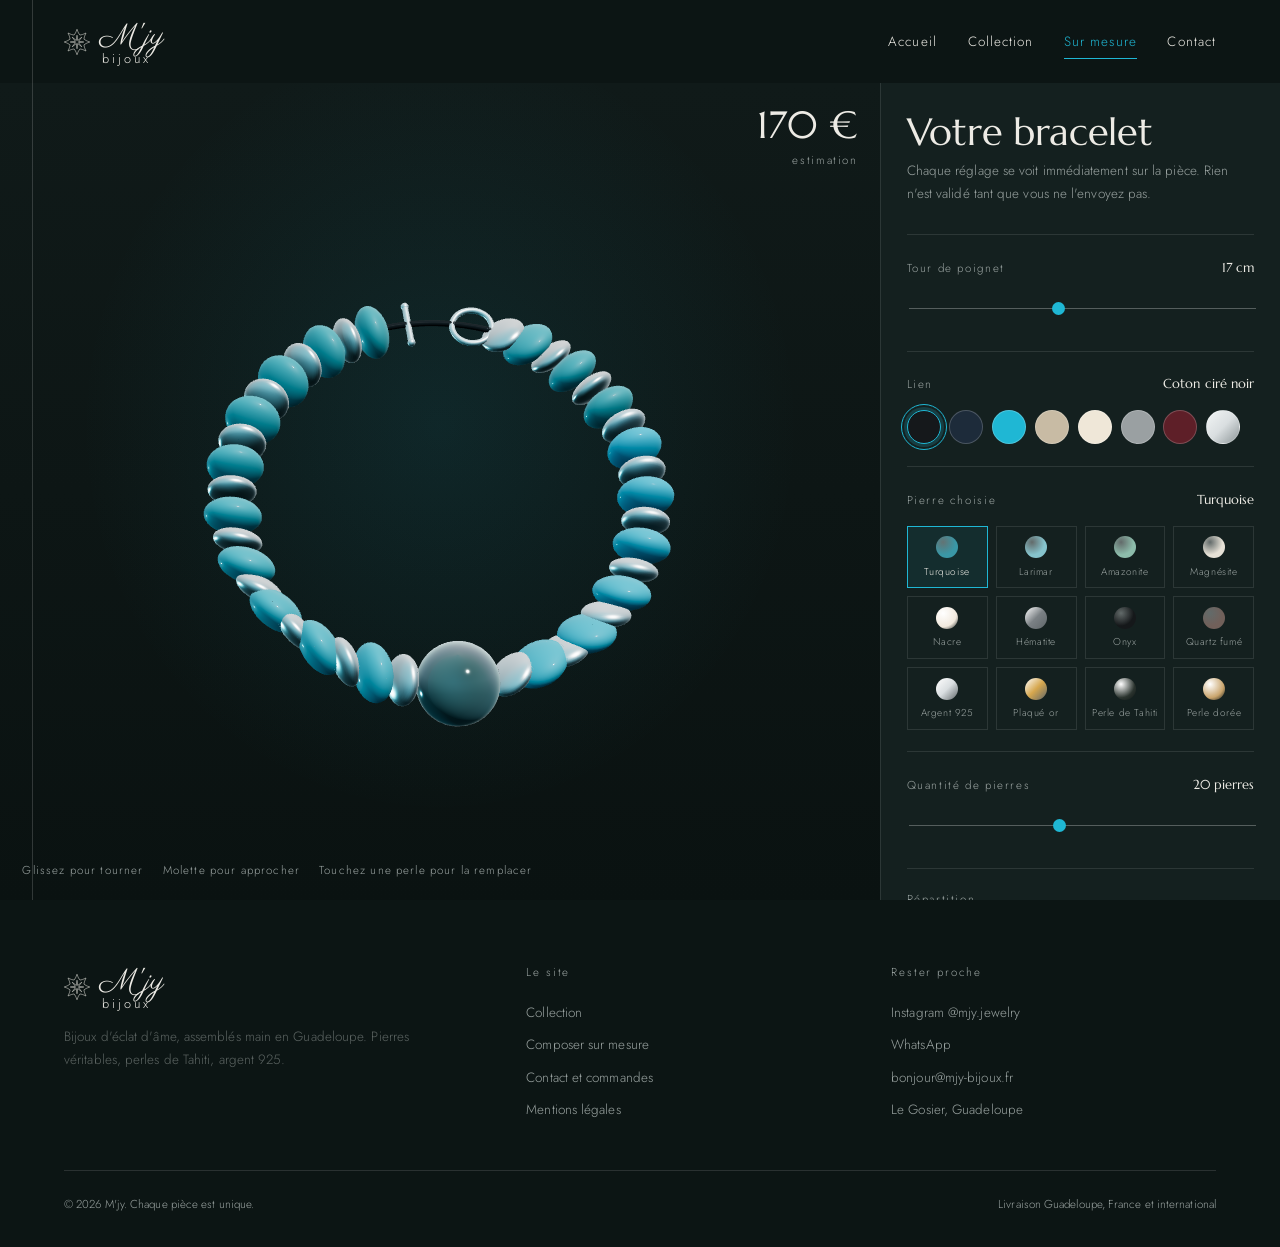
==== atelier.html @ ff3bfbbb "Add files via upload" ====
<!doctype html>
<html lang="fr">
<head>
<meta charset="utf-8">
<meta name="viewport" content="width=device-width, initial-scale=1">
<title>L'Atelier sur mesure — M'jy</title>
<meta name="description" content="Composez votre bracelet M'jy en 3D : couleur du lien, nombre et nature des pierres, perle centrale, gravure.">
<meta name="theme-color" content="#14201F">
<meta property="og:title" content="L'Atelier sur mesure — M'jy">
<meta property="og:description" content="Composez votre bracelet M'jy en 3D : couleur du lien, nombre et nature des pierres, perle centrale, gravure.">
<meta property="og:type" content="website">
<meta property="og:image" content="/assets/img/bracelet-signature.jpg">
<link rel="icon" href="/favicon.svg" type="image/svg+xml">
<link rel="preconnect" href="https://fonts.googleapis.com">
<link rel="preconnect" href="https://fonts.gstatic.com" crossorigin>
<link href="https://fonts.googleapis.com/css2?family=Marcellus&family=Jost:wght@200;300;400&family=Parisienne&display=swap" rel="stylesheet">
<link rel="stylesheet" href="/css/style.css">
</head>
<body class="fond-sombre">
<a class="saut-contenu" href="#contenu">Aller au contenu</a>
<svg width="0" height="0" style="position:absolute" aria-hidden="true" focusable="false">
  <symbol id="etoile" viewBox="0 0 200 200">
    <path d="M 100.00 2.00 C 108.84 28.02, 115.16 36.83, 122.20 46.41 C 133.94 44.61, 144.65 42.85, 169.30 30.70 C 157.15 55.35, 155.39 66.06, 153.59 77.80 C 163.17 84.84, 171.98 91.16, 198.00 100.00 C 171.98 108.84, 163.17 115.16, 153.59 122.20 C 155.39 133.94, 157.15 144.65, 169.30 169.30 C 144.65 157.15, 133.94 155.39, 122.20 153.59 C 115.16 163.17, 108.84 171.98, 100.00 198.00 C 91.16 171.98, 84.84 163.17, 77.80 153.59 C 66.06 155.39, 55.35 157.15, 30.70 169.30 C 42.85 144.65, 44.61 133.94, 46.41 122.20 C 36.83 115.16, 28.02 108.84, 2.00 100.00 C 28.02 91.16, 36.83 84.84, 46.41 77.80 C 44.61 66.06, 42.85 55.35, 30.70 30.70 C 55.35 42.85, 66.06 44.61, 77.80 46.41 C 84.84 36.83, 91.16 28.02, 100.00 2.00 Z"/>
    <path d="M 100.00 48.00 L 104.97 87.99 L 136.77 63.23 L 112.01 95.03 L 152.00 100.00 L 112.01 104.97 L 136.77 136.77 L 104.97 112.01 L 100.00 152.00 L 95.03 112.01 L 63.23 136.77 L 87.99 104.97 L 48.00 100.00 L 87.99 95.03 L 63.23 63.23 L 95.03 87.99 L 100.00 48.00 Z"/>
  </symbol>
</svg>
<div class="rideau" data-rideau>
  <svg class="rideau__etoile" viewBox="0 0 200 200" aria-hidden="true"><path d="M 100.00 2.00 C 108.84 28.02, 115.16 36.83, 122.20 46.41 C 133.94 44.61, 144.65 42.85, 169.30 30.70 C 157.15 55.35, 155.39 66.06, 153.59 77.80 C 163.17 84.84, 171.98 91.16, 198.00 100.00 C 171.98 108.84, 163.17 115.16, 153.59 122.20 C 155.39 133.94, 157.15 144.65, 169.30 169.30 C 144.65 157.15, 133.94 155.39, 122.20 153.59 C 115.16 163.17, 108.84 171.98, 100.00 198.00 C 91.16 171.98, 84.84 163.17, 77.80 153.59 C 66.06 155.39, 55.35 157.15, 30.70 169.30 C 42.85 144.65, 44.61 133.94, 46.41 122.20 C 36.83 115.16, 28.02 108.84, 2.00 100.00 C 28.02 91.16, 36.83 84.84, 46.41 77.80 C 44.61 66.06, 42.85 55.35, 30.70 30.70 C 55.35 42.85, 66.06 44.61, 77.80 46.41 C 84.84 36.83, 91.16 28.02, 100.00 2.00 Z"/><path d="M 100.00 48.00 L 104.97 87.99 L 136.77 63.23 L 112.01 95.03 L 152.00 100.00 L 112.01 104.97 L 136.77 136.77 L 104.97 112.01 L 100.00 152.00 L 95.03 112.01 L 63.23 136.77 L 87.99 104.97 L 48.00 100.00 L 87.99 95.03 L 63.23 63.23 L 95.03 87.99 L 100.00 48.00 Z"/></svg>
  <span class="sr-only" style="position:absolute;left:-9999px">Chargement</span>
</div>
<svg class="curseur" data-curseur viewBox="0 0 200 200" aria-hidden="true" style="fill:currentColor"><use href="#etoile"/></svg>
<div class="progression" data-progression><span></span></div>
<div class="fil" data-fil><span class="fil__remplissage" data-fil-remplissage></span></div>
<div class="message" data-message role="status" aria-live="polite"></div>
<header class="entete">
  <a class="marque" href="/" aria-label="M'jy, accueil">
    <svg class="etoile marque__etoile" aria-hidden="true" style="fill:none;stroke:currentColor;stroke-width:4"><use href="#etoile"/></svg>
    <span class="marque__nom">M'jy<small>bijoux</small></span>
  </a>
  <nav class="nav" aria-label="Navigation principale">
    <a href="/">Accueil</a>
    <a href="/collection.html">Collection</a>
    <a href="/atelier.html" aria-current="page">Sur mesure</a>
    <a href="/contact.html">Contact</a>
  </nav>
  <button class="bouton-menu" data-menu type="button" aria-expanded="false" aria-label="Ouvrir le menu"><span></span></button>
</header>

<main id="contenu" class="atelier">
  <div class="atelier__grille">

    <div class="scene" data-scene>
      <p class="scene__etat" data-etat-scene hidden></p>
      <span class="scene__selection" data-selection></span>
      <div class="scene__prix">
        <b data-prix>150 €</b>
        <span>estimation</span>
      </div>
      <div class="scene__aide">
        <span>Glissez pour tourner</span>
        <span class="indice-souris">Molette pour approcher</span>
        <span class="indice-tactile">Pincez pour approcher</span>
        <span>Touchez une perle pour la remplacer</span>
      </div>
    </div>

    <aside class="panneau" data-panneau aria-label="Réglages du bracelet">
      <h1 class="panneau__titre">Votre bracelet</h1>
      <p class="panneau__intro">Chaque réglage se voit immédiatement sur la pièce. Rien n'est validé tant que vous ne l'envoyez pas.</p>

      <section class="groupe">
        <div class="groupe__entete">
          <span class="groupe__nom">Tour de poignet</span>
          <span class="groupe__valeur" data-valeur-taille>17 cm</span>
        </div>
        <input class="curseur-valeur" type="range" min="14" max="21" step="0.5" value="17" data-taille aria-label="Tour de poignet en centimètres">
      </section>

      <section class="groupe">
        <div class="groupe__entete">
          <span class="groupe__nom">Lien</span>
          <span class="groupe__valeur" data-valeur-fil>Coton ciré noir</span>
        </div>
        <div class="pastilles" data-fils></div>
      </section>

      <section class="groupe">
        <div class="groupe__entete">
          <span class="groupe__nom">Pierre choisie</span>
          <span class="groupe__valeur" data-valeur-pierre>Turquoise</span>
        </div>
        <div class="pierres" data-pierres></div>
      </section>

      <section class="groupe">
        <div class="groupe__entete">
          <span class="groupe__nom">Quantité de pierres</span>
          <span class="groupe__valeur" data-valeur-densite>11 pierres</span>
        </div>
        <input class="curseur-valeur" type="range" min="12" max="100" step="1" value="50" data-densite aria-label="Proportion de pierres sur le fil">
      </section>

      <section class="groupe">
        <div class="groupe__entete"><span class="groupe__nom">Répartition</span></div>
        <div class="segments" data-compositions></div>
      </section>

      <section class="groupe">
        <div class="groupe__entete"><span class="groupe__nom">Perle centrale</span></div>
        <div class="segments" data-centres></div>
      </section>

      <section class="groupe">
        <div class="groupe__entete">
          <span class="groupe__nom">Gravure du fermoir</span>
          <span class="groupe__valeur">+ 25 €</span>
        </div>
        <div class="champ">
          <input type="text" maxlength="14" placeholder="Un prénom, une date, deux lettres" data-gravure aria-label="Texte gravé sur le fermoir">
        </div>
      </section>

      <div class="recap" data-recap></div>

      <div class="actions">
        <button class="bouton bouton--plein" type="button" data-envoyer data-whatsapp="590690000000">Envoyer ma création à l'atelier</button>
        <button class="bouton bouton--clair" type="button" data-hasard>Composer pour moi</button>
        <button class="bouton bouton--clair" type="button" data-telecharger>Télécharger l'aperçu</button>
        <button class="bouton bouton--clair" type="button" data-copier>Copier le récapitulatif</button>
      </div>

      <p class="note-formulaire" style="margin-top:1.2rem;color:var(--texte-inverse-doux)">
        L'estimation couvre les matières et le montage. Le prix définitif est confirmé par l'atelier selon les perles disponibles.
      </p>
    </aside>

  </div>
</main>
<script type="module" src="/js/atelier.js"></script>
<footer class="pied">
  <div class="enveloppe">
    <div class="pied__haut">
      <div>
        <a class="marque" href="/" style="margin-bottom:1rem">
          <svg class="etoile marque__etoile" aria-hidden="true" style="fill:none;stroke:currentColor;stroke-width:4"><use href="#etoile"/></svg>
          <span class="marque__nom">M'jy<small>bijoux</small></span>
        </a>
        <p class="doux mesure--courte" style="font-size:var(--t-s)">Bijoux d'éclat d'âme, assemblés main en Guadeloupe. Pierres véritables, perles de Tahiti, argent 925.</p>
      </div>
      <div>
        <p class="pied__titre">Le site</p>
        <ul class="pied__liens">
          <li><a href="/collection.html">Collection</a></li>
          <li><a href="/atelier.html">Composer sur mesure</a></li>
          <li><a href="/contact.html">Contact et commandes</a></li>
          <li><a href="/mentions.html">Mentions légales</a></li>
        </ul>
      </div>
      <div>
        <p class="pied__titre">Rester proche</p>
        <ul class="pied__liens">
          <li><a href="https://www.instagram.com/mjy.jewelry/" target="_blank" rel="noopener">Instagram @mjy.jewelry</a></li>
          <li><a href="https://wa.me/590690000000" target="_blank" rel="noopener">WhatsApp</a></li>
          <li><a href="mailto:bonjour@mjy-bijoux.fr">bonjour@mjy-bijoux.fr</a></li>
          <li><a href="/contact.html">Le Gosier, Guadeloupe</a></li>
        </ul>
      </div>
    </div>
    <div class="pied__bas">
      <span>© <span data-annee>2026</span> M'jy. Chaque pièce est unique.</span>
      <span>Livraison Guadeloupe, France et international</span>
    </div>
  </div>
</footer>
<script src="/js/main.js"></script>
</body>
</html>
---- css/style.css ----
/* =========================================================
   M'jy — bijoux d'éclat d'âme
   Feuille de style unique. Tokens en haut, sections ensuite.
   ========================================================= */

/* ---------- 1. Tokens ---------- */
:root{
  /* Couleurs — tirées des matières : perle de Tahiti, turquoise, argent 925, sable mouillé */
  --encre:#14201F;          /* vert-noir profond d'une perle de Tahiti */
  --encre-nuit:#0C1514;
  --sel:#E7E6E0;            /* pierre pâle, fond des photos de l'atelier */
  --sel-clair:#F0EEE9;
  --sable:#D7D2C6;
  --lagon:#1FB7D4;          /* le turquoise du logo, employé avec parcimonie */
  --lagon-profond:#0E7E96;
  --aubergine:#54464F;      /* reflet d'une perle baroque */
  --argent:#B9BFC0;
  --argent-clair:#DDE1E1;

  --texte:#1B2422;
  --texte-doux:#5C6462;
  --texte-inverse:#EDEBE5;
  --texte-inverse-doux:#9AA3A1;

  /* Typographie */
  --display:"Marcellus", "Times New Roman", serif;
  --courant:"Jost", "Helvetica Neue", Arial, sans-serif;
  --signature:"Parisienne", cursive;

  --t-xs:0.72rem;
  --t-s:0.84rem;
  --t-base:1.0625rem;
  --t-md:clamp(1.25rem, 1.8vw, 1.5rem);
  --t-lg:clamp(1.7rem, 3.2vw, 2.4rem);
  --t-xl:clamp(2.3rem, 5.4vw, 4.2rem);
  --t-hero:clamp(3rem, 10.5vw, 8.6rem);

  /* Rythme */
  --marge:clamp(1.25rem, 5vw, 5.5rem);
  --fil:clamp(1.25rem, 5vw, 5.5rem); /* position du fil vertical */
  --section-y:clamp(5rem, 12vh, 10rem);
  --max:1440px;

  --lent:1.1s cubic-bezier(.19,1,.22,1);
  --moyen:.6s cubic-bezier(.19,1,.22,1);
  --court:.3s cubic-bezier(.4,0,.2,1);
}

/* ---------- 2. Base ---------- */
*,*::before,*::after{box-sizing:border-box}
html{-webkit-text-size-adjust:100%}
body{
  margin:0;
  background:var(--sel);
  color:var(--texte);
  font-family:var(--courant);
  font-weight:300;
  font-size:var(--t-base);
  line-height:1.7;
  letter-spacing:.005em;
  overflow-x:hidden;
  -webkit-font-smoothing:antialiased;
}
body.est-charge{}
body.fige{overflow:hidden}

img{max-width:100%;display:block}
a{color:inherit;text-decoration:none}
button{font:inherit;color:inherit;background:none;border:0;cursor:pointer}
h1,h2,h3,h4{font-family:var(--display);font-weight:400;line-height:1.08;margin:0;letter-spacing:-.005em}
p{margin:0 0 1.1em}
p:last-child{margin-bottom:0}

::selection{background:var(--lagon);color:#fff}

:focus-visible{
  outline:1px solid var(--lagon);
  outline-offset:4px;
}

.saut-contenu{
  position:absolute;left:-999px;top:0;z-index:999;
  background:var(--encre);color:var(--texte-inverse);padding:.8rem 1.2rem;
}
.saut-contenu:focus{left:0}

/* ---------- 3. Grille et sections ---------- */
.enveloppe{
  max-width:var(--max);
  margin:0 auto;
  padding-inline:var(--marge);
  position:relative;
}
.section{padding-block:var(--section-y);position:relative}
.section--serree{padding-block:clamp(3rem,7vh,5.5rem)}
.section--sombre{background:var(--encre);color:var(--texte-inverse)}
.section--sombre h1,.section--sombre h2,.section--sombre h3{color:var(--texte-inverse)}
.section--nuit{background:var(--encre-nuit);color:var(--texte-inverse)}

.intitule{
  font-size:var(--t-s);
  letter-spacing:.14em;
  color:var(--texte-doux);
  font-weight:400;
  margin-bottom:1.6rem;
  display:flex;align-items:center;gap:.7rem;
}
.section--sombre .intitule,.section--nuit .intitule{color:var(--texte-inverse-doux)}
.intitule .etoile{width:11px;height:11px;flex:none}

.mesure{max-width:62ch}
.mesure--courte{max-width:46ch}
.doux{color:var(--texte-doux)}
.section--sombre .doux,.section--nuit .doux{color:var(--texte-inverse-doux)}

/* ---------- 4. Étoile (motif signature) ---------- */
.etoile{display:inline-block;vertical-align:middle;color:inherit}
.etoile path{vector-effect:non-scaling-stroke}

/* ---------- 5. Le fil (colonne vertébrale du site) ---------- */
.fil{
  position:fixed;
  top:0;bottom:0;
  left:calc(var(--fil) * .5);
  width:1px;
  background:rgba(27,36,34,.14);
  z-index:40;
  pointer-events:none;
}
body.fond-sombre .fil{background:rgba(255,255,255,.16)}
.fil__remplissage{
  position:absolute;top:0;left:0;width:100%;
  height:0;
  background:linear-gradient(180deg,var(--lagon-profond),var(--lagon));
  transform-origin:top;
  will-change:height;
}
.fil__perle{
  position:fixed;
  left:calc(var(--fil) * .5);
  width:7px;height:7px;border-radius:50%;
  translate:-50% -50%;
  background:var(--sable);
  border:1px solid rgba(27,36,34,.25);
  z-index:41;
  transition:background .5s ease, box-shadow .5s ease, scale .5s var(--lent);
  pointer-events:none;
}
body.fond-sombre .fil__perle{background:rgba(255,255,255,.28);border-color:rgba(255,255,255,.4)}
.fil__perle.est-active{
  background:var(--lagon);
  border-color:var(--lagon);
  scale:1.5;
  box-shadow:0 0 0 4px rgba(31,183,212,.16);
}
@media (max-width:900px){.fil,.fil__perle{display:none}}

/* barre de progression mobile */
.progression{
  position:fixed;top:0;left:0;height:2px;width:100%;
  background:transparent;z-index:60;display:none;
}
.progression span{display:block;height:100%;width:0;background:var(--lagon)}
@media (max-width:900px){.progression{display:block}}

/* ---------- 6. Curseur étoile ---------- */
.curseur{
  position:fixed;top:0;left:0;z-index:200;
  width:34px;height:34px;margin:-17px 0 0 -17px;
  pointer-events:none;opacity:0;
  color:var(--encre);
  transition:opacity .4s ease, scale .4s var(--lent), color .4s ease;
  mix-blend-mode:normal;
}
.curseur.est-visible{opacity:.85}
.curseur.sur-lien{scale:1.9;color:var(--lagon)}
body.fond-sombre .curseur{color:var(--argent-clair)}
@media (hover:none),(max-width:900px){.curseur{display:none}}

/* ---------- 7. Préchargement ---------- */
.rideau{
  position:fixed;inset:0;z-index:300;
  background:var(--encre);
  display:grid;place-items:center;
  transition:opacity .9s ease .35s, visibility 0s linear 1.25s;
}
.rideau.est-parti{opacity:0;visibility:hidden}
.rideau__etoile{width:86px;height:86px;color:var(--argent-clair)}
.rideau__etoile path{
  fill:none;stroke:currentColor;stroke-width:1.2;
  stroke-dasharray:1200;stroke-dashoffset:1200;
  animation:tracer 1.5s cubic-bezier(.65,0,.35,1) forwards;
}
.rideau__etoile path:nth-child(2){animation-delay:.25s}
@keyframes tracer{to{stroke-dashoffset:0}}

/* ---------- 8. En-tête ---------- */
.entete{
  position:fixed;top:0;left:0;right:0;z-index:80;
  display:flex;align-items:center;justify-content:space-between;
  gap:1rem;
  padding:1.15rem var(--marge);
  transition:background .5s ease, padding .5s ease, border-color .5s ease;
  border-bottom:1px solid transparent;
}
.entete.est-posee{
  background:rgba(231,230,224,.86);
  backdrop-filter:blur(14px);
  border-bottom-color:rgba(27,36,34,.1);
  padding-block:.7rem;
}
body.fond-sombre .entete{color:var(--texte-inverse)}
body.fond-sombre .entete.est-posee{
  background:rgba(12,21,20,.8);
  border-bottom-color:rgba(255,255,255,.12);
}
.marque{display:flex;align-items:center;gap:.6rem;line-height:1}
.marque__etoile{width:26px;height:26px}
.marque__nom{
  font-family:var(--signature);
  font-size:1.9rem;
  line-height:1;
  padding-top:.25rem;
}
.marque__nom small{font-size:.42em;letter-spacing:.24em;font-family:var(--courant);display:block;padding-left:.15em}

.nav{display:flex;align-items:center;gap:clamp(1rem,2.4vw,2.2rem);font-size:var(--t-s);letter-spacing:.08em}
.nav a{position:relative;padding-block:.35rem}
.nav a::after{
  content:"";position:absolute;left:0;right:100%;bottom:0;height:1px;
  background:currentColor;transition:right var(--moyen);
}
.nav a:hover::after,.nav a[aria-current="page"]::after{right:0}
.nav a[aria-current="page"]{color:var(--lagon-profond)}
body.fond-sombre .nav a[aria-current="page"]{color:var(--lagon)}

.bouton-menu{display:none;width:34px;height:34px;align-items:center;justify-content:center}
.bouton-menu span{display:block;width:22px;height:1px;background:currentColor;position:relative}
.bouton-menu span::before,.bouton-menu span::after{
  content:"";position:absolute;left:0;width:22px;height:1px;background:currentColor;transition:transform var(--court)
}
.bouton-menu span::before{top:-6px}
.bouton-menu span::after{top:6px}
.menu-ouvert .bouton-menu span{background:transparent}
.menu-ouvert .bouton-menu span::before{transform:translateY(6px) rotate(45deg)}
.menu-ouvert .bouton-menu span::after{transform:translateY(-6px) rotate(-45deg)}

@media (max-width:820px){
  .bouton-menu{display:flex}
  .nav{
    position:fixed;inset:0;
    background:var(--encre);color:var(--texte-inverse);
    flex-direction:column;justify-content:center;align-items:flex-start;
    padding:0 var(--marge);gap:.4rem;
    clip-path:inset(0 0 100% 0);
    transition:clip-path .8s cubic-bezier(.76,0,.24,1);
    font-size:clamp(2rem,9vw,3rem);font-family:var(--display);letter-spacing:0;
  }
  .menu-ouvert .nav{clip-path:inset(0 0 0 0)}
  .nav a{padding-block:.3rem}
}

/* ---------- 9. Hero ---------- */
.hero{
  position:relative;
  min-height:100svh;
  background:var(--encre);
  color:var(--texte-inverse);
  display:flex;align-items:flex-end;
  padding-bottom:clamp(2rem,6vh,4.5rem);
  overflow:hidden;
}
.hero__lueur{
  position:absolute;top:-20%;right:-10%;width:70vw;height:70vw;
  background:radial-gradient(circle at 50% 50%, rgba(31,183,212,.16), transparent 62%);
  pointer-events:none;
}
.hero__grille{
  position:relative;width:100%;
  display:grid;
  grid-template-columns:minmax(0,1.15fr) minmax(0,.85fr);
  gap:clamp(1.5rem,4vw,4rem);
  align-items:end;
}
.hero__titre{
  font-size:var(--t-hero);
  line-height:.92;
  letter-spacing:-.02em;
  margin-bottom:1.4rem;
}
.hero__titre em{font-style:normal;font-family:var(--signature);letter-spacing:0;padding-right:.08em}
.hero__sous{max-width:40ch;color:var(--texte-inverse-doux);margin-bottom:2rem}
.hero__photo{
  position:relative;
  aspect-ratio:3/4;
  overflow:hidden;
  background:var(--encre-nuit);
}
.hero__photo img{width:100%;height:100%;object-fit:cover;scale:1.08}
.hero__legende{
  font-size:var(--t-xs);letter-spacing:.14em;color:var(--texte-inverse-doux);
  margin-top:.8rem;display:flex;justify-content:space-between;gap:1rem;
}
.hero__defile{
  position:absolute;bottom:clamp(2rem,6vh,4.5rem);right:calc(var(--marge) * .3);
  writing-mode:vertical-rl;font-size:var(--t-xs);letter-spacing:.2em;
  color:var(--texte-inverse-doux);display:flex;align-items:center;gap:.8rem;
}
.hero__defile::after{content:"";width:1px;height:54px;background:linear-gradient(var(--lagon),transparent)}
@media (max-width:1280px){.hero__defile{display:none}}
@media (max-width:820px){
  .hero{align-items:center;padding-top:7rem}
  .hero__grille{grid-template-columns:1fr;gap:2.5rem}
  .hero__photo{max-width:78%;margin-left:auto}
  .hero__defile{display:none}
}

/* ---------- 10. Bandeau matières ---------- */
.bandeau{
  border-block:1px solid rgba(27,36,34,.12);
  overflow:hidden;padding-block:1.1rem;
  background:var(--sel-clair);
}
.section--sombre .bandeau{border-color:rgba(255,255,255,.12);background:transparent}
.bandeau__piste{
  display:flex;gap:3.5rem;width:max-content;
  animation:glisser 46s linear infinite;
  font-family:var(--display);font-size:var(--t-md);
  color:var(--texte-doux);white-space:nowrap;
}
.bandeau__piste span{display:flex;align-items:center;gap:3.5rem}
.bandeau__piste .etoile{width:12px;height:12px;color:var(--lagon)}
@keyframes glisser{from{transform:translateX(0)}to{transform:translateX(-50%)}}

/* ---------- 11. Révélations au défilement ---------- */
.reveler{opacity:0;transform:translateY(22px);transition:opacity var(--lent),transform var(--lent)}
.reveler.est-vue{opacity:1;transform:none}
.reveler--delai-1{transition-delay:.1s}
.reveler--delai-2{transition-delay:.2s}
.reveler--delai-3{transition-delay:.3s}

.voile{position:relative;overflow:hidden}
.voile img{transform:scale(1.14);transition:transform 1.6s cubic-bezier(.19,1,.22,1)}
.voile::after{
  content:"";position:absolute;inset:0;background:var(--sel);
  transform-origin:bottom;transition:transform 1.25s cubic-bezier(.76,0,.24,1);
}
.section--sombre .voile::after,.section--nuit .voile::after{background:var(--encre)}
.voile.est-vue::after{transform:scaleY(0)}
.voile.est-vue img{transform:scale(1)}

/* mots qui montent (titre) */
.mots{display:inline-block;overflow:hidden;vertical-align:bottom}
.mots > span{display:inline-block;transform:translateY(110%);transition:transform 1s cubic-bezier(.19,1,.22,1)}
.est-vue .mots > span,.mots.est-vue > span{transform:none}

/* ---------- 12. Boutons et liens ---------- */
.lien-souligne{
  display:inline-flex;align-items:center;gap:.6rem;
  font-size:var(--t-s);letter-spacing:.1em;
  padding-bottom:.35rem;border-bottom:1px solid currentColor;
  transition:gap var(--court),color var(--court);
}
.lien-souligne .etoile{width:10px;height:10px;transition:rotate .6s var(--lent)}
.lien-souligne:hover{gap:1rem;color:var(--lagon-profond)}
.lien-souligne:hover .etoile{rotate:45deg}
.section--sombre .lien-souligne:hover,.section--nuit .lien-souligne:hover{color:var(--lagon)}

.bouton{
  display:inline-flex;align-items:center;justify-content:center;gap:.7rem;
  padding:.95rem 1.9rem;
  border:1px solid var(--encre);
  font-size:var(--t-s);letter-spacing:.1em;
  position:relative;overflow:hidden;isolation:isolate;
  transition:color var(--moyen),border-color var(--moyen);
}
.bouton::before{
  content:"";position:absolute;inset:0;z-index:-1;background:var(--encre);
  transform:scaleY(0);transform-origin:bottom;transition:transform var(--moyen);
}
.bouton:hover{color:var(--sel)}
.bouton:hover::before{transform:scaleY(1)}
.bouton--plein{background:var(--encre);color:var(--sel)}
.bouton--plein::before{background:var(--lagon);transform:scaleY(0)}
.bouton--plein:hover{color:var(--encre);border-color:var(--lagon)}
.bouton--clair{border-color:var(--argent);color:var(--texte-inverse)}
.bouton--clair::before{background:var(--sel)}
.bouton--clair:hover{color:var(--encre);border-color:var(--sel)}
.bouton[disabled]{opacity:.4;pointer-events:none}

/* ---------- 13. Signature / matières ---------- */
.signature{
  display:grid;grid-template-columns:minmax(0,.9fr) minmax(0,1.1fr);
  gap:clamp(2rem,6vw,5rem);align-items:center;
}
.signature__etoile{position:relative;display:grid;place-items:center}
.signature__etoile svg{width:min(78%,360px);height:auto;color:var(--texte)}
.signature__etoile svg path{fill:none;stroke:currentColor;stroke-width:1}
.signature__etoile::after{
  content:"";position:absolute;width:62%;aspect-ratio:1;border-radius:50%;
  background:radial-gradient(circle,rgba(31,183,212,.14),transparent 70%);
}
.matieres{list-style:none;margin:2.4rem 0 0;padding:0;
  display:grid;grid-template-columns:repeat(auto-fit,minmax(200px,1fr));gap:1.6rem 2rem}
.matieres > div{border-top:1px solid rgba(27,36,34,.16);padding-top:.9rem}
.section--sombre .matieres > div,.section--nuit .matieres > div{border-top-color:rgba(255,255,255,.16)}
.matieres dt{font-family:var(--display);font-size:var(--t-md);margin-bottom:.25rem}
.matieres dd{margin:0;font-size:var(--t-s);color:var(--texte-doux);line-height:1.6}
.section--sombre .matieres dd,.section--nuit .matieres dd{color:var(--texte-inverse-doux)}
@media (max-width:820px){.signature{grid-template-columns:1fr}.signature__etoile{order:-1}}

/* ---------- 14. Pièces (collection) ---------- */
.pieces{
  display:grid;grid-template-columns:repeat(12,1fr);
  gap:clamp(1.2rem,3vw,2.6rem) clamp(1rem,2.4vw,2rem);
}
.piece{grid-column:span 4;display:flex;flex-direction:column}
.piece--haute{margin-top:clamp(2rem,9vw,7rem)}
.piece--basse{margin-top:clamp(-1rem,-3vw,-3rem)}
.piece--large{grid-column:span 6}
.piece__cadre{position:relative;overflow:hidden;aspect-ratio:3/4;background:var(--sable)}
.piece__cadre img{width:100%;height:100%;object-fit:cover;transition:transform 1.4s var(--lent)}
.piece:hover .piece__cadre img{transform:scale(1.045)}
.piece__etiquette{
  position:absolute;left:0;bottom:0;
  background:var(--sel);color:var(--texte);
  padding:.45rem .9rem;font-size:var(--t-xs);letter-spacing:.12em;
  transform:translateY(100%);transition:transform var(--moyen);
}
.piece:hover .piece__etiquette,.piece:focus-within .piece__etiquette{transform:none}
.piece__pied{display:flex;justify-content:space-between;align-items:baseline;gap:1rem;margin-top:.9rem}
.piece__nom{font-family:var(--display);font-size:var(--t-md)}
.piece__prix{font-size:var(--t-s);color:var(--texte-doux);white-space:nowrap}
.piece__matiere{font-size:var(--t-s);color:var(--texte-doux);margin-top:.25rem;max-width:34ch}
@media (max-width:900px){.piece{grid-column:span 6}.piece--large{grid-column:span 12}}
@media (max-width:560px){
  .piece,.piece--large{grid-column:span 12}
  .piece--haute,.piece--basse{margin-top:0}
}

/* ---------- 15. Sur-mesure (teaser) ---------- */
.sur-mesure{
  display:grid;grid-template-columns:minmax(0,1fr) minmax(0,1fr);
  gap:clamp(2rem,5vw,4.5rem);align-items:center;
}
.sur-mesure__visuel{position:relative;aspect-ratio:4/5;overflow:hidden}
.sur-mesure__visuel img{width:100%;height:100%;object-fit:cover}
.sur-mesure__puces{list-style:none;margin:2rem 0;padding:0;display:grid;gap:.85rem}
.sur-mesure__puces li{display:flex;gap:.9rem;align-items:flex-start;font-size:var(--t-s);color:var(--texte-inverse-doux)}
.sur-mesure__puces .etoile{width:11px;height:11px;margin-top:.45rem;flex:none;color:var(--lagon)}
@media (max-width:820px){.sur-mesure{grid-template-columns:1fr}}

/* ---------- 16. La maison ---------- */
.citation{
  font-family:var(--display);
  font-size:var(--t-xl);
  line-height:1.15;
  max-width:18ch;
}
.maison{display:grid;grid-template-columns:minmax(0,1fr) minmax(0,1fr);gap:clamp(2rem,6vw,5rem);align-items:start}
.maison__photos{display:grid;grid-template-columns:1fr 1fr;gap:1rem;align-items:start}
.maison__photos figure{margin:0;overflow:hidden;aspect-ratio:3/4}
.maison__photos figure:nth-child(2){margin-top:3rem}
.maison__photos img{width:100%;height:100%;object-fit:cover}
@media (max-width:820px){.maison{grid-template-columns:1fr}}

/* ---------- 17. Bande d'images (lifestyle) ---------- */
.ruban{display:grid;grid-template-columns:repeat(auto-fit,minmax(170px,1fr));gap:.55rem}
.ruban figure{margin:0;overflow:hidden;aspect-ratio:3/4}
.ruban img{width:100%;height:100%;object-fit:cover;filter:saturate(.94);transition:filter var(--moyen),transform 1.2s var(--lent)}
.ruban figure:hover img{filter:saturate(1.05);transform:scale(1.04)}

/* ---------- 18. Contact ---------- */
.contact{display:grid;grid-template-columns:minmax(0,1fr) minmax(0,1fr);gap:clamp(2rem,6vw,5rem)}
.contact__canaux{list-style:none;padding:0;margin:2rem 0 0;display:grid;gap:0}
.contact__canaux li{border-top:1px solid rgba(255,255,255,.14)}
.contact__canaux a{display:flex;justify-content:space-between;align-items:center;gap:1rem;padding:1.15rem 0;transition:padding var(--moyen)}
.contact__canaux a:hover{padding-inline:.6rem;color:var(--lagon)}
.contact__canaux span:first-child{font-family:var(--display);font-size:var(--t-md)}
.contact__canaux span:last-child{font-size:var(--t-s);color:var(--texte-inverse-doux)}

.formulaire{display:grid;gap:1.4rem}
.champ{display:grid;gap:.45rem}
.champ label{font-size:var(--t-xs);letter-spacing:.12em;color:var(--texte-doux)}
.champ input,.champ textarea,.champ select{
  font:inherit;font-size:var(--t-s);color:inherit;
  background:transparent;border:0;border-bottom:1px solid rgba(27,36,34,.25);
  padding:.6rem 0;border-radius:0;transition:border-color var(--court);
}
.section--sombre .champ input,.section--sombre .champ textarea,.section--sombre .champ select{
  border-bottom-color:rgba(255,255,255,.22)
}
.champ input:focus,.champ textarea:focus,.champ select:focus{outline:none;border-bottom-color:var(--lagon)}
.champ textarea{resize:vertical;min-height:110px}
.note-formulaire{font-size:var(--t-xs);color:var(--texte-doux);line-height:1.6}
@media (max-width:820px){.contact{grid-template-columns:1fr}}

/* ---------- 19. Pied de page ---------- */
.pied{background:var(--encre-nuit);color:var(--texte-inverse);padding-block:clamp(3rem,7vh,5rem) 2rem}
.pied__haut{display:grid;grid-template-columns:minmax(0,1.3fr) repeat(2,minmax(0,1fr));gap:2.5rem;padding-bottom:3rem}
.pied__liens{list-style:none;padding:0;margin:0;display:grid;gap:.6rem;font-size:var(--t-s)}
.pied__liens a{color:var(--texte-inverse-doux);transition:color var(--court)}
.pied__liens a:hover{color:var(--lagon)}
.pied__titre{font-size:var(--t-xs);letter-spacing:.16em;color:var(--texte-inverse-doux);margin-bottom:1.2rem}
.pied__bas{
  border-top:1px solid rgba(255,255,255,.12);padding-top:1.5rem;
  display:flex;justify-content:space-between;gap:1rem;flex-wrap:wrap;
  font-size:var(--t-xs);color:var(--texte-inverse-doux);
}
@media (max-width:820px){.pied__haut{grid-template-columns:1fr;gap:2rem}}

/* =========================================================
   20. Atelier sur mesure (configurateur 3D)
   ========================================================= */
.atelier{
  min-height:100svh;background:var(--encre-nuit);color:var(--texte-inverse);
  padding-top:5.2rem;
}
.atelier__grille{
  display:grid;
  grid-template-columns:minmax(0,1fr) minmax(320px,400px);
  gap:0;
  min-height:calc(100svh - 5.2rem);
}
.scene{
  position:relative;
  background:
    radial-gradient(ellipse at 50% 42%, rgba(31,183,212,.10), transparent 58%),
    linear-gradient(180deg,#101A19,#0A1211);
  min-height:52svh;
}
.scene canvas{display:block;width:100%;height:100%;touch-action:none;cursor:grab}
.scene__aide{
  position:absolute;left:1.4rem;bottom:1.2rem;
  font-size:var(--t-xs);letter-spacing:.1em;color:var(--texte-inverse-doux);
  display:flex;gap:1.2rem;flex-wrap:wrap;pointer-events:none;
}
@media (hover:hover){.scene__aide .indice-tactile{display:none}}
@media (hover:none){.scene__aide .indice-souris{display:none}}
.scene__prix{
  position:absolute;right:1.4rem;top:1.4rem;text-align:right;
}
.scene__prix b{display:block;font-family:var(--display);font-size:clamp(1.8rem,3vw,2.6rem);font-weight:400;line-height:1}
.scene__prix span{font-size:var(--t-xs);letter-spacing:.14em;color:var(--texte-inverse-doux)}
.scene__etat{
  position:absolute;left:50%;top:50%;translate:-50% -50%;
  font-size:var(--t-s);color:var(--texte-inverse-doux);text-align:center;max-width:32ch;padding:1rem;
}
.scene__selection{
  position:absolute;left:1.4rem;top:1.4rem;
  font-size:var(--t-xs);letter-spacing:.1em;color:var(--lagon);
  opacity:0;transition:opacity var(--court);
}
.scene__selection.est-visible{opacity:1}

.panneau{
  background:var(--encre);
  border-left:1px solid rgba(255,255,255,.1);
  padding:1.8rem clamp(1.25rem,2vw,2rem) 2.5rem;
  overflow-y:auto;
  max-height:calc(100svh - 5.2rem);
}
.panneau__titre{font-family:var(--display);font-size:var(--t-lg);margin-bottom:.4rem}
.panneau__intro{font-size:var(--t-s);color:var(--texte-inverse-doux);margin-bottom:1.8rem}
.groupe{border-top:1px solid rgba(255,255,255,.1);padding-block:1.35rem}
.groupe__entete{display:flex;justify-content:space-between;align-items:baseline;gap:1rem;margin-bottom:.9rem}
.groupe__nom{font-size:var(--t-xs);letter-spacing:.14em;color:var(--texte-inverse-doux)}
.groupe__valeur{font-family:var(--display);font-size:var(--t-s)}

.pastilles{display:flex;flex-wrap:wrap;gap:.55rem}
.pastille{
  width:34px;height:34px;border-radius:50%;
  border:1px solid rgba(255,255,255,.2);
  position:relative;transition:transform var(--court),border-color var(--court);
}
.pastille:hover{transform:scale(1.08)}
.pastille[aria-pressed="true"]{border-color:var(--lagon);box-shadow:0 0 0 3px rgba(31,183,212,.2)}
.pastille[aria-pressed="true"]::after{
  content:"";position:absolute;inset:-7px;border:1px solid var(--lagon);border-radius:50%;
}

.pierres{display:grid;grid-template-columns:repeat(auto-fill,minmax(78px,1fr));gap:.5rem}
.pierre{
  display:flex;flex-direction:column;align-items:center;gap:.4rem;
  padding:.6rem .3rem;border:1px solid rgba(255,255,255,.1);
  font-size:10px;letter-spacing:.06em;color:var(--texte-inverse-doux);
  text-align:center;line-height:1.3;transition:border-color var(--court),color var(--court),background var(--court);
}
.pierre:hover{border-color:rgba(255,255,255,.3);color:var(--texte-inverse)}
.pierre[aria-pressed="true"]{border-color:var(--lagon);color:var(--texte-inverse);background:rgba(31,183,212,.08)}
.pierre i{width:22px;height:22px;border-radius:50%;display:block}

.curseur-valeur{width:100%;-webkit-appearance:none;appearance:none;background:transparent;height:24px}
.curseur-valeur::-webkit-slider-runnable-track{height:1px;background:rgba(255,255,255,.28)}
.curseur-valeur::-moz-range-track{height:1px;background:rgba(255,255,255,.28)}
.curseur-valeur::-webkit-slider-thumb{
  -webkit-appearance:none;width:13px;height:13px;border-radius:50%;background:var(--lagon);
  margin-top:-6px;border:0;cursor:grab;
}
.curseur-valeur::-moz-range-thumb{width:13px;height:13px;border:0;border-radius:50%;background:var(--lagon);cursor:grab}

.segments{display:flex;border:1px solid rgba(255,255,255,.14)}
.segments button{
  flex:1;padding:.6rem .3rem;font-size:10px;letter-spacing:.08em;
  color:var(--texte-inverse-doux);transition:background var(--court),color var(--court);
}
.segments button[aria-pressed="true"]{background:rgba(255,255,255,.1);color:var(--texte-inverse)}

.actions{display:grid;gap:.7rem;margin-top:1.6rem}
.actions .bouton{width:100%}
.recap{
  font-size:var(--t-xs);color:var(--texte-inverse-doux);line-height:1.7;
  border-top:1px solid rgba(255,255,255,.1);margin-top:1.5rem;padding-top:1.2rem;
}
.recap b{color:var(--texte-inverse);font-weight:400}

@media (max-width:1000px){
  .atelier__grille{grid-template-columns:1fr;min-height:0}
  .scene{height:58svh}
  .panneau{border-left:0;border-top:1px solid rgba(255,255,255,.1);max-height:none}
}

/* ---------- 21. Message (toast) ---------- */
.message{
  position:fixed;left:50%;bottom:2rem;translate:-50% 0;
  background:var(--encre);color:var(--texte-inverse);
  border:1px solid rgba(255,255,255,.16);
  padding:.85rem 1.4rem;font-size:var(--t-s);z-index:120;
  opacity:0;transform:translateY(12px);transition:opacity var(--court),transform var(--court);
  pointer-events:none;max-width:calc(100vw - 2rem);text-align:center;
}
.message.est-visible{opacity:1;transform:none}

/* ---------- 22. Page intérieure ---------- */
.entete-page{padding-top:clamp(7rem,14vh,10rem);padding-bottom:clamp(2rem,5vh,4rem)}
.entete-page h1{font-size:var(--t-xl);margin-bottom:1rem}

/* ---------- 23. Mouvement réduit ---------- */
@media (prefers-reduced-motion:reduce){
  *,*::before,*::after{
    animation-duration:.001ms !important;animation-iteration-count:1 !important;
    transition-duration:.001ms !important;scroll-behavior:auto !important;
  }
  .reveler{opacity:1;transform:none}
  .voile::after{transform:scaleY(0)}
  .voile img{transform:none}
  .mots > span{transform:none}
  .curseur{display:none}
}
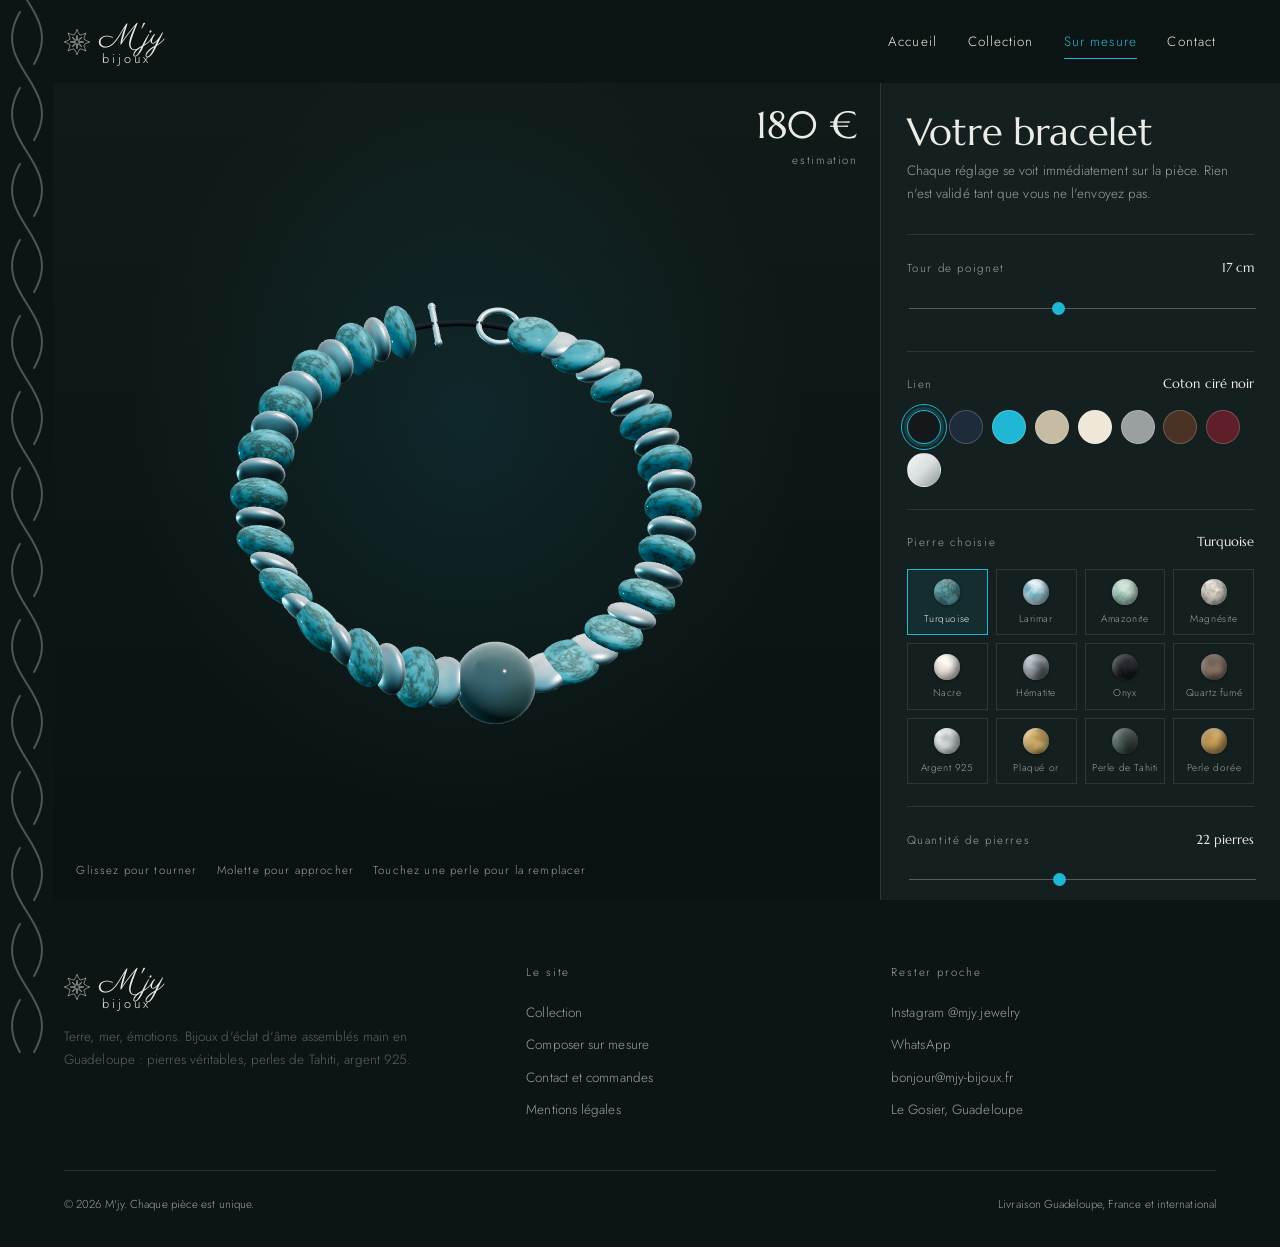
==== commit e40878ce: "Add files via upload" ====
--- a/atelier.html
+++ b/atelier.html
@@ -30,7 +30,7 @@
 </div>
 <svg class="curseur" data-curseur viewBox="0 0 200 200" aria-hidden="true" style="fill:currentColor"><use href="#etoile"/></svg>
 <div class="progression" data-progression><span></span></div>
-<div class="fil" data-fil><span class="fil__remplissage" data-fil-remplissage></span></div>
+<div class="fil" data-fil aria-hidden="true"></div>
 <div class="message" data-message role="status" aria-live="polite"></div>
 <header class="entete">
   <a class="marque" href="/" aria-label="M'jy, accueil">
@@ -106,6 +106,11 @@
       </section>
 
       <section class="groupe">
+        <div class="groupe__entete"><span class="groupe__nom">Montage</span></div>
+        <div class="segments" data-montages></div>
+      </section>
+
+      <section class="groupe">
         <div class="groupe__entete"><span class="groupe__nom">Perle centrale</span></div>
         <div class="segments" data-centres></div>
       </section>
@@ -145,7 +150,7 @@
           <svg class="etoile marque__etoile" aria-hidden="true" style="fill:none;stroke:currentColor;stroke-width:4"><use href="#etoile"/></svg>
           <span class="marque__nom">M'jy<small>bijoux</small></span>
         </a>
-        <p class="doux mesure--courte" style="font-size:var(--t-s)">Bijoux d'éclat d'âme, assemblés main en Guadeloupe. Pierres véritables, perles de Tahiti, argent 925.</p>
+        <p class="doux mesure--courte" style="font-size:var(--t-s)">Terre, mer, émotions. Bijoux d'éclat d'âme assemblés main en Guadeloupe : pierres véritables, perles de Tahiti, argent 925.</p>
       </div>
       <div>
         <p class="pied__titre">Le site</p>
--- a/css/style.css
+++ b/css/style.css
@@ -36,11 +36,11 @@
   --t-hero:clamp(3rem, 10.5vw, 8.6rem);
 
   /* Rythme */
-  --marge:clamp(1.25rem, 5vw, 5.5rem);
-  --fil:clamp(1.25rem, 5vw, 5.5rem); /* position du fil vertical */
-  --section-y:clamp(5rem, 12vh, 10rem);
+  --marge:clamp(2.2rem, 5vw, 5.5rem);
+    --section-y:clamp(5rem, 12vh, 10rem);
   --max:1440px;
 
+  --fil-brut:rgba(132,140,140,.55);
   --lent:1.1s cubic-bezier(.19,1,.22,1);
   --moyen:.6s cubic-bezier(.19,1,.22,1);
   --court:.3s cubic-bezier(.4,0,.2,1);
@@ -106,7 +106,12 @@
   display:flex;align-items:center;gap:.7rem;
 }
 .section--sombre .intitule,.section--nuit .intitule{color:var(--texte-inverse-doux)}
-.intitule .etoile{width:11px;height:11px;flex:none}
+.intitule .etoile{
+  width:12px;height:12px;flex:none;
+  rotate:-135deg;scale:.25;
+  transition:rotate 1.5s var(--lent) .1s, scale 1.5s var(--lent) .1s;
+}
+.intitule.est-vue .etoile{rotate:0deg;scale:1}
 
 .mesure{max-width:62ch}
 .mesure--courte{max-width:46ch}
@@ -117,51 +122,58 @@
 .etoile{display:inline-block;vertical-align:middle;color:inherit}
 .etoile path{vector-effect:non-scaling-stroke}
 
-/* ---------- 5. Le fil (colonne vertébrale du site) ---------- */
+/* =========================================================
+   5. LE FIL — deux brins tressés sur toute la hauteur de page
+   ========================================================= */
 .fil{
-  position:fixed;
-  top:0;bottom:0;
-  left:calc(var(--fil) * .5);
-  width:1px;
-  background:rgba(27,36,34,.14);
-  z-index:40;
-  pointer-events:none;
-}
-body.fond-sombre .fil{background:rgba(255,255,255,.16)}
-.fil__remplissage{
-  position:absolute;top:0;left:0;width:100%;
-  height:0;
-  background:linear-gradient(180deg,var(--lagon-profond),var(--lagon));
-  transform-origin:top;
-  will-change:height;
-}
+  position:fixed;top:0;left:0;height:100vh;height:100svh;
+  z-index:6;pointer-events:none;
+  animation:filRespire 14s ease-in-out infinite alternate;
+}
+@keyframes filRespire{from{transform:translateX(-1.5px)}to{transform:translateX(1.5px)}}
+
+.fil__toile{display:block;overflow:visible}
+.fil__brins path{fill:none;stroke-linecap:round}
+.fil__brins--fond path{stroke:var(--fil-brut);stroke-width:2}
+.fil__brins--vif path{
+  stroke:var(--lagon);stroke-width:2.6;
+  filter:drop-shadow(0 0 4px rgba(31,183,212,.45));
+}
+.fil__brins--vif{transition:clip-path .18s linear}
+
+/* la perle d'argent enfilée à chaque section */
 .fil__perle{
-  position:fixed;
-  left:calc(var(--fil) * .5);
-  width:7px;height:7px;border-radius:50%;
+  position:absolute;width:11px;height:11px;border-radius:50%;
   translate:-50% -50%;
-  background:var(--sable);
-  border:1px solid rgba(27,36,34,.25);
-  z-index:41;
-  transition:background .5s ease, box-shadow .5s ease, scale .5s var(--lent);
-  pointer-events:none;
-}
-body.fond-sombre .fil__perle{background:rgba(255,255,255,.28);border-color:rgba(255,255,255,.4)}
-.fil__perle.est-active{
-  background:var(--lagon);
-  border-color:var(--lagon);
-  scale:1.5;
-  box-shadow:0 0 0 4px rgba(31,183,212,.16);
-}
-@media (max-width:900px){.fil,.fil__perle{display:none}}
-
-/* barre de progression mobile */
-.progression{
-  position:fixed;top:0;left:0;height:2px;width:100%;
-  background:transparent;z-index:60;display:none;
-}
-.progression span{display:block;height:100%;width:0;background:var(--lagon)}
-@media (max-width:900px){.progression{display:block}}
+  background:radial-gradient(circle at 34% 30%,#ffffff,#b9c0c2 55%,#6d7678);
+  box-shadow:0 1px 3px rgba(0,0,0,.45);
+  transition:scale .7s var(--lent),box-shadow .7s ease,background .7s ease;
+}
+.fil__perle.est-enfilee{
+  scale:1.45;
+  background:radial-gradient(circle at 34% 30%,#d8f6fd,var(--lagon) 58%,#0c6c80);
+  box-shadow:0 0 0 4px rgba(31,183,212,.18),0 1px 4px rgba(0,0,0,.4);
+}
+
+/* l'étoile M'jy qui descend le fil au rythme de la lecture */
+.fil__voyageur{
+  position:absolute;top:0;left:0;
+  width:22px;height:22px;margin:-11px 0 0 -11px;
+  color:var(--lagon);opacity:0;
+  transition:opacity .5s ease;
+  will-change:transform;
+}
+.fil__voyageur.est-visible{opacity:1}
+.fil__voyageur svg{
+  width:100%;height:100%;
+  fill:none;stroke:currentColor;stroke-width:9;
+  filter:drop-shadow(0 0 6px rgba(31,183,212,.6));
+}
+
+@media (max-width:900px){
+  .fil__perle{width:8px;height:8px}
+  .fil__voyageur{width:16px;height:16px;margin:-8px 0 0 -8px}
+}
 
 /* ---------- 6. Curseur étoile ---------- */
 .curseur{
@@ -185,7 +197,14 @@
   transition:opacity .9s ease .35s, visibility 0s linear 1.25s;
 }
 .rideau.est-parti{opacity:0;visibility:hidden}
-.rideau__etoile{width:86px;height:86px;color:var(--argent-clair)}
+.rideau__etoile{
+  width:96px;height:96px;color:var(--argent-clair);
+  animation:sortirEtoile 1.2s cubic-bezier(.19,1,.22,1) 1.35s both;
+}
+@keyframes sortirEtoile{
+  0%{rotate:0deg;scale:1}
+  100%{rotate:45deg;scale:1.22;opacity:.25}
+}
 .rideau__etoile path{
   fill:none;stroke:currentColor;stroke-width:1.2;
   stroke-dasharray:1200;stroke-dashoffset:1200;
@@ -215,7 +234,7 @@
   border-bottom-color:rgba(255,255,255,.12);
 }
 .marque{display:flex;align-items:center;gap:.6rem;line-height:1}
-.marque__etoile{width:26px;height:26px}
+.marque__etoile{width:26px;height:26px;transition:rotate .15s linear}
 .marque__nom{
   font-family:var(--signature);
   font-size:1.9rem;
@@ -275,6 +294,14 @@
   background:radial-gradient(circle at 50% 50%, rgba(31,183,212,.16), transparent 62%);
   pointer-events:none;
 }
+.hero__filigrane{
+  position:absolute;left:18%;top:44%;width:min(54vw,620px);
+  translate:0 -50%;color:var(--argent);opacity:.1;pointer-events:none;
+  animation:tournerLent 120s linear infinite;
+}
+.hero__filigrane svg{width:100%;height:auto;fill:none;stroke:currentColor;stroke-width:1.6}
+@keyframes tournerLent{to{rotate:360deg}}
+@media (max-width:820px){.hero__filigrane{left:-16%;top:38%;width:110vw;opacity:.07}}
 .hero__grille{
   position:relative;width:100%;
   display:grid;
@@ -514,8 +541,9 @@
    ========================================================= */
 .atelier{
   min-height:100svh;background:var(--encre-nuit);color:var(--texte-inverse);
-  padding-top:5.2rem;
-}
+  padding-top:5.2rem;padding-left:54px;
+}
+@media (max-width:900px){.atelier{padding-left:24px}}
 .atelier__grille{
   display:grid;
   grid-template-columns:minmax(0,1fr) minmax(320px,400px);
@@ -588,7 +616,13 @@
 }
 .pierre:hover{border-color:rgba(255,255,255,.3);color:var(--texte-inverse)}
 .pierre[aria-pressed="true"]{border-color:var(--lagon);color:var(--texte-inverse);background:rgba(31,183,212,.08)}
-.pierre i{width:22px;height:22px;border-radius:50%;display:block}
+.pierre i{
+  width:26px;height:26px;border-radius:50%;display:block;
+  background-size:cover;background-position:center;
+  box-shadow:inset -3px -4px 7px rgba(0,0,0,.5),
+             inset 3px 3px 6px rgba(255,255,255,.3),
+             0 1px 3px rgba(0,0,0,.4);
+}
 
 .curseur-valeur{width:100%;-webkit-appearance:none;appearance:none;background:transparent;height:24px}
 .curseur-valeur::-webkit-slider-runnable-track{height:1px;background:rgba(255,255,255,.28)}
@@ -647,3 +681,49 @@
   .mots > span{transform:none}
   .curseur{display:none}
 }
+
+
+/* =========================================================
+   25. L'étoile M'jy, en mouvement
+   ========================================================= */
+.intitule .etoile{
+  transition:rotate 1.2s var(--lent), scale .9s var(--lent);
+  scale:.2;rotate:-90deg;
+}
+.est-vue .intitule .etoile,.intitule.est-vue .etoile{scale:1;rotate:0deg}
+
+/* rideau : l'étoile se dessine puis pivote */
+.rideau__etoile{animation:rideau-pivot 2.3s cubic-bezier(.19,1,.22,1) forwards}
+@keyframes rideau-pivot{
+  0%,55%{rotate:0deg;scale:1}
+  100%{rotate:45deg;scale:1.1}
+}
+
+/* séparateur étoilé entre deux sections */
+.constellation{
+  display:flex;align-items:center;gap:1.1rem;justify-content:center;
+  color:var(--texte-doux);
+}
+.constellation .etoile{width:9px;height:9px}
+.constellation .etoile:nth-child(2){width:15px;height:15px;color:var(--lagon)}
+.constellation span{flex:1;height:1px;background:currentColor;opacity:.22;max-width:180px}
+.section--sombre .constellation,.section--nuit .constellation{color:var(--texte-inverse-doux)}
+
+/* =========================================================
+   26. Révélations complémentaires
+   ========================================================= */
+.monte{opacity:0;transform:translateY(26px);transition:opacity 1s var(--lent),transform 1s var(--lent)}
+.monte.est-vue{opacity:1;transform:none}
+
+.piece__cadre::after{
+  content:"";position:absolute;inset:0;pointer-events:none;
+  background:linear-gradient(180deg,transparent 55%,rgba(20,32,31,.28));
+  opacity:0;transition:opacity var(--moyen);
+}
+.piece:hover .piece__cadre::after{opacity:1}
+
+@media (prefers-reduced-motion:reduce){
+  .marque__etoile,.fil__voyageur svg,.hero__filigrane,.rideau__etoile{animation:none}
+  .intitule .etoile{scale:1;rotate:0deg}
+  .monte{opacity:1;transform:none}
+}
